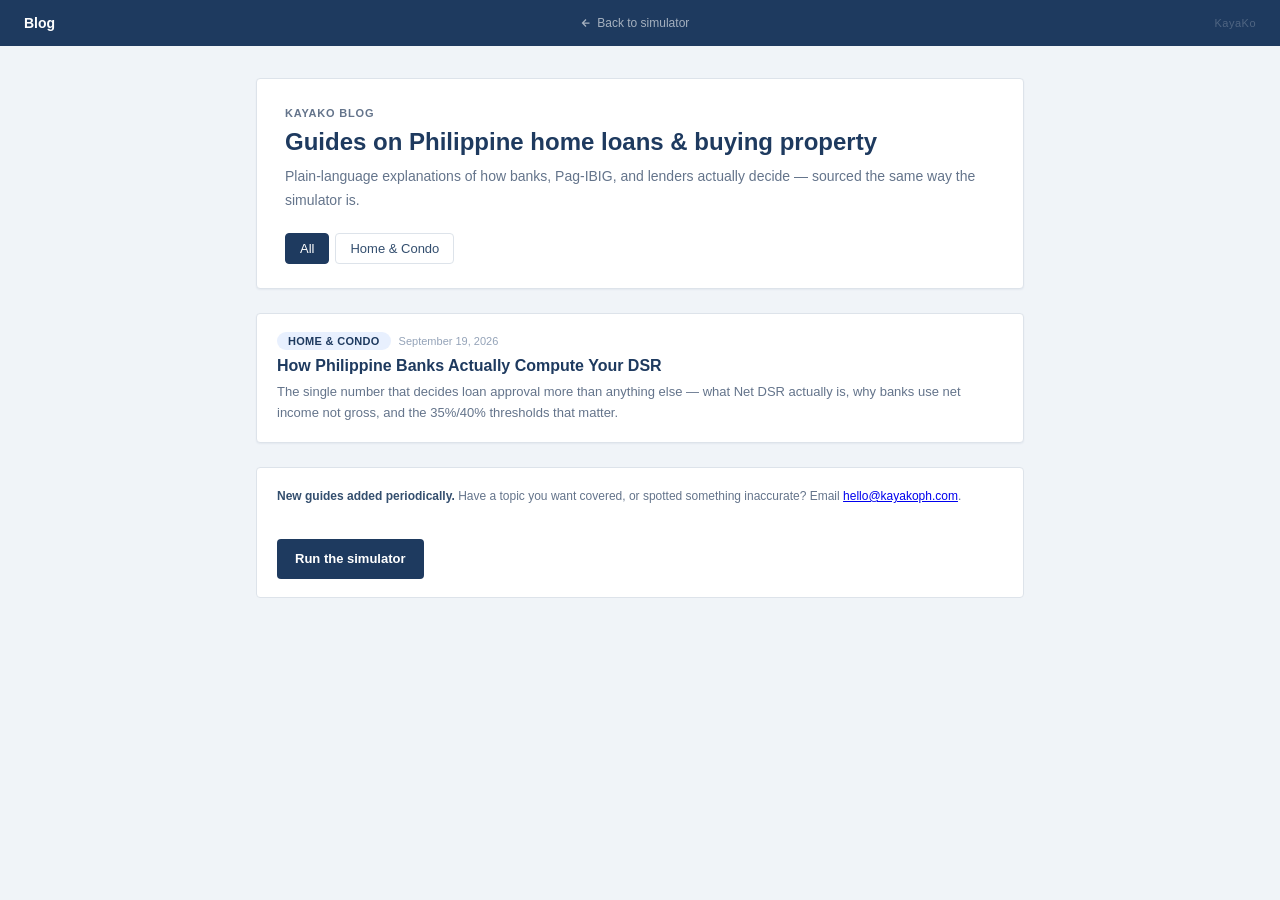
==== blog/index.html @ 767096a6 "add blog section, provisioned for future verticals Static HTML only, no build step, matching the sit" ====
<!DOCTYPE html>
<html lang="en">
<head>
<meta charset="UTF-8">
<meta name="viewport" content="width=device-width, initial-scale=1.0, maximum-scale=1.0">
<title>Blog — KayaKo Home Loan Simulator Philippines</title>
<meta name="description" content="Guides on Philippine home loans, Pag-IBIG, DSR, and buying property — from the team behind the KayaKo affordability simulator.">
<meta name="robots" content="index, follow">
<link rel="canonical" href="https://kayakoph.com/blog/">
<meta property="og:type" content="website">
<meta property="og:url" content="https://kayakoph.com/blog/">
<meta property="og:title" content="KayaKo Blog — Philippine Home Loan Guides">
<meta property="og:description" content="Guides on Philippine home loans, Pag-IBIG, DSR, and buying property.">
<meta property="og:site_name" content="KayaKo">
<!-- Favicon -->
<link rel="icon" href="../favicon.svg" type="image/svg+xml">
<link rel="icon" href="../favicon.png" sizes="180x180" type="image/png">
<link rel="apple-touch-icon" href="../favicon.png">
<link rel="stylesheet" href="shared.css">
<!-- Google Analytics -->
<script async src="https://www.googletagmanager.com/gtag/js?id=G-HPH7ELYNKG"></script>
<script>
  window.dataLayer = window.dataLayer || [];
  function gtag(){dataLayer.push(arguments);}
  gtag('js', new Date());
  // cookie_domain pinned to the exact hostname — see index.html for why.
  gtag('config', 'G-HPH7ELYNKG', { cookie_domain: location.hostname });
</script>
</head>
<body>

<div class="header">
  <div class="header-brand">Blog</div>
  <a class="header-back" href="../index.html">
    <svg width="12" height="12" viewBox="0 0 24 24" fill="none" stroke="currentColor" stroke-width="2.5"><path d="M19 12H5M12 5l-7 7 7 7"/></svg>
    Back to simulator
  </a>
  <div class="header-kayako">KayaKo</div>
</div>

<div class="page">

  <div class="hero">
    <div class="hero-label">KayaKo Blog</div>
    <div class="hero-title">Guides on Philippine home loans &amp; buying property</div>
    <div class="hero-desc">Plain-language explanations of how banks, Pag-IBIG, and lenders actually decide — sourced the same way the simulator is.</div>
    <div class="pill-group" id="category-filter">
      <div class="pill selected" data-val="all" onclick="selectCategory(this)">All</div>
      <div class="pill" data-val="home" onclick="selectCategory(this)">Home &amp; Condo</div>
    </div>
  </div>

  <div class="post-grid" id="post-grid"></div>

  <div class="footer-note">
    <strong>New guides added periodically.</strong> Have a topic you want covered, or spotted something inaccurate? Email <a href="mailto:hello@kayakoph.com">hello@kayakoph.com</a>.
    <br><br>
    <a class="footer-cta" href="../index.html">Run the simulator</a>
  </div>

</div>

<script>
// ─── POSTS (single source of truth for this listing) ──────────────────────────
// category is metadata only — never a folder. Add "car", "insurance", etc. here
// later without moving any files. When you add a post file, add its entry here
// too (and to /sitemap.xml).
const POSTS = [
  {
    title: "How Philippine Banks Actually Compute Your DSR",
    slug: "how-banks-compute-your-dsr",
    category: "home",
    date: "2026-09-19",
    excerpt: "The single number that decides loan approval more than anything else — what Net DSR actually is, why banks use net income not gross, and the 35%/40% thresholds that matter.",
  },
];

const CATEGORY_LABELS = { home: "Home & Condo" };

function renderPosts(filter) {
  const grid = document.getElementById('post-grid');
  const posts = POSTS
    .filter(p => filter === 'all' || p.category === filter)
    .sort((a, b) => b.date.localeCompare(a.date));

  if (posts.length === 0) {
    grid.innerHTML = '<div class="post-empty">No posts in this category yet.</div>';
    return;
  }

  grid.innerHTML = posts.map(p => `
    <a class="post-card" href="${p.slug}.html">
      <div class="post-card-meta">
        <span class="category-badge">${CATEGORY_LABELS[p.category] || p.category}</span>
        <span>${new Date(p.date + 'T00:00:00').toLocaleDateString('en-PH', { year: 'numeric', month: 'long', day: 'numeric' })}</span>
      </div>
      <div class="post-card-title">${p.title}</div>
      <div class="post-card-excerpt">${p.excerpt}</div>
    </a>
  `).join('');
}

function selectCategory(el) {
  document.querySelectorAll('#category-filter .pill').forEach(p => p.classList.remove('selected'));
  el.classList.add('selected');
  renderPosts(el.dataset.val);
}

renderPosts('all');
</script>

</body>
</html>
---- blog/shared.css ----
/* KayaKo blog — shared design tokens + base patterns.
   Only /blog/*.html pages link to this. The 3 core app pages
   (index.html, ph-methodology.html, ph-waitlist.html) keep their own
   embedded copy — not retrofitted, to avoid touching working pages. */

*, *::before, *::after { box-sizing: border-box; margin: 0; padding: 0; }

:root {
  --ink:        #1e3a5f;
  --ink-2:      #334e6e;
  --ink-3:      #64748b;
  --ink-4:      #94a3b8;
  --line:       #dde3ea;
  --surface:    #ffffff;
  --bg:         #f0f4f8;
  --bg-2:       #f8fafc;
  --navy-pale:  #e8f0fe;
  --green:      #16a34a;
  --green-pale: #f0fdf4;
  --amber:      #d97706;
  --amber-pale: #fffbeb;
  --red:        #dc2626;
  --radius: 4px;
  --shadow: 0 1px 2px rgba(30,58,95,0.06);
}

body {
  font-family: -apple-system, BlinkMacSystemFont, 'Segoe UI', sans-serif;
  font-size: 14px;
  color: var(--ink);
  background: var(--bg);
  min-height: 100vh;
  display: flex;
  flex-direction: column;
  -webkit-font-smoothing: antialiased;
}

/* ── HEADER ── */
.header {
  background: var(--ink);
  padding: 12px 24px;
  display: flex;
  align-items: center;
  justify-content: space-between;
}
.header-brand { color: #fff; font-weight: 600; font-size: 14px; }
.header-kayako { color: rgba(255,255,255,0.22); font-size: 11px; letter-spacing: 0.5px; }
.header-back {
  color: rgba(255,255,255,0.6);
  font-size: 12px;
  text-decoration: none;
  display: flex;
  align-items: center;
  gap: 5px;
  padding: 4px 10px;
  border-radius: var(--radius);
  transition: color 0.12s;
}
.header-back:hover { color: #fff; }

.page {
  max-width: 800px;
  margin: 0 auto;
  padding: 32px 16px 56px;
  flex: 1 0 auto;
  width: 100%;
}

/* ── PILL FILTER (matches index.html's Property Type / Employment Type pills) ── */
.pill-group { display: flex; gap: 6px; flex-wrap: wrap; }
.pill {
  padding: 7px 14px;
  border: 1px solid var(--line);
  border-radius: var(--radius);
  font-size: 13px;
  font-weight: 400;
  color: var(--ink-2);
  cursor: pointer;
  background: var(--surface);
  transition: all 0.12s;
  user-select: none;
}
.pill:hover  { border-color: var(--ink); color: var(--ink); background: var(--navy-pale); }
.pill.selected { border-color: var(--ink); background: var(--ink); color: #fff; font-weight: 500; }
.pill.selected:hover { background: #163050; }

/* ── HERO (post/listing title block) ── */
.hero {
  background: var(--surface);
  border: 1px solid var(--line);
  border-radius: var(--radius);
  padding: 28px 28px 24px;
  margin-bottom: 24px;
  box-shadow: var(--shadow);
}
.hero-label { font-size: 11px; font-weight: 600; text-transform: uppercase; letter-spacing: 0.8px; color: var(--ink-3); margin-bottom: 8px; }
.hero-title { font-size: 24px; font-weight: 700; color: var(--ink); margin-bottom: 8px; line-height: 1.25; }
.hero-desc  { font-size: 14px; color: var(--ink-3); line-height: 1.7; margin-bottom: 20px; }
.hero-meta { font-size: 12px; color: var(--ink-4); display: flex; align-items: center; gap: 10px; flex-wrap: wrap; }
.category-badge {
  display: inline-flex;
  align-items: center;
  background: var(--navy-pale);
  color: var(--ink);
  border-radius: 20px;
  padding: 3px 11px;
  font-size: 11px;
  font-weight: 600;
  text-transform: uppercase;
  letter-spacing: 0.3px;
}

/* ── POST CONTENT ── */
.section {
  background: var(--surface);
  border: 1px solid var(--line);
  border-radius: var(--radius);
  padding: 20px;
  margin-bottom: 12px;
  box-shadow: var(--shadow);
}
p { color: var(--ink-2); line-height: 1.7; margin-bottom: 10px; font-size: 13px; }
p:last-child { margin-bottom: 0; }
ul, ol { padding-left: 18px; margin-bottom: 10px; }
li { color: var(--ink-2); line-height: 1.7; font-size: 13px; margin-bottom: 3px; }
h2 { font-size: 17px; font-weight: 700; color: var(--ink); margin: 4px 0 6px; }
h4 { font-size: 13px; font-weight: 600; color: var(--ink); margin: 14px 0 6px; }
h4:first-child { margin-top: 0; }

.formula-box {
  background: var(--bg-2);
  border: 1px solid var(--line);
  border-radius: var(--radius);
  padding: 12px 16px;
  font-family: 'Menlo', 'Monaco', 'Courier New', monospace;
  font-size: 12px;
  color: var(--ink-2);
  margin: 10px 0;
  line-height: 1.8;
}
.note-box {
  background: var(--amber-pale);
  border: 1px solid #fde68a;
  border-left: 3px solid var(--amber);
  border-radius: var(--radius);
  padding: 12px 14px;
  font-size: 12px;
  color: var(--ink-2);
  line-height: 1.6;
  margin-top: 12px;
}
.note-box strong { color: var(--ink); font-weight: 600; }

/* ── BLOG INDEX CARDS ── */
.post-grid { display: flex; flex-direction: column; gap: 12px; }
.post-card {
  display: block;
  background: var(--surface);
  border: 1px solid var(--line);
  border-radius: var(--radius);
  padding: 18px 20px;
  box-shadow: var(--shadow);
  text-decoration: none;
  transition: border-color 0.12s;
}
.post-card:hover { border-color: var(--ink); }
.post-card-meta { display: flex; align-items: center; gap: 8px; margin-bottom: 6px; font-size: 11px; color: var(--ink-4); }
.post-card-title { font-size: 16px; font-weight: 700; color: var(--ink); margin-bottom: 6px; line-height: 1.3; }
.post-card-excerpt { font-size: 13px; color: var(--ink-3); line-height: 1.6; }
.post-empty { color: var(--ink-3); font-size: 13px; padding: 24px; text-align: center; }

/* ── FOOTER (matches ph-methodology.html's footer-note/footer-cta) ── */
.footer-note {
  background: var(--surface);
  border: 1px solid var(--line);
  border-radius: var(--radius);
  padding: 18px 20px;
  margin-top: 24px;
  font-size: 12px;
  color: var(--ink-3);
  line-height: 1.7;
}
.footer-note strong { color: var(--ink-2); font-weight: 600; }
.footer-cta {
  display: inline-flex;
  align-items: center;
  gap: 6px;
  margin-top: 12px;
  padding: 9px 18px;
  background: var(--ink);
  color: #fff;
  border-radius: var(--radius);
  font-size: 13px;
  font-weight: 600;
  text-decoration: none;
  transition: background 0.12s;
}
.footer-cta:hover { background: #163050; }

@media (max-width: 600px) {
  .hero { padding: 20px; }
}
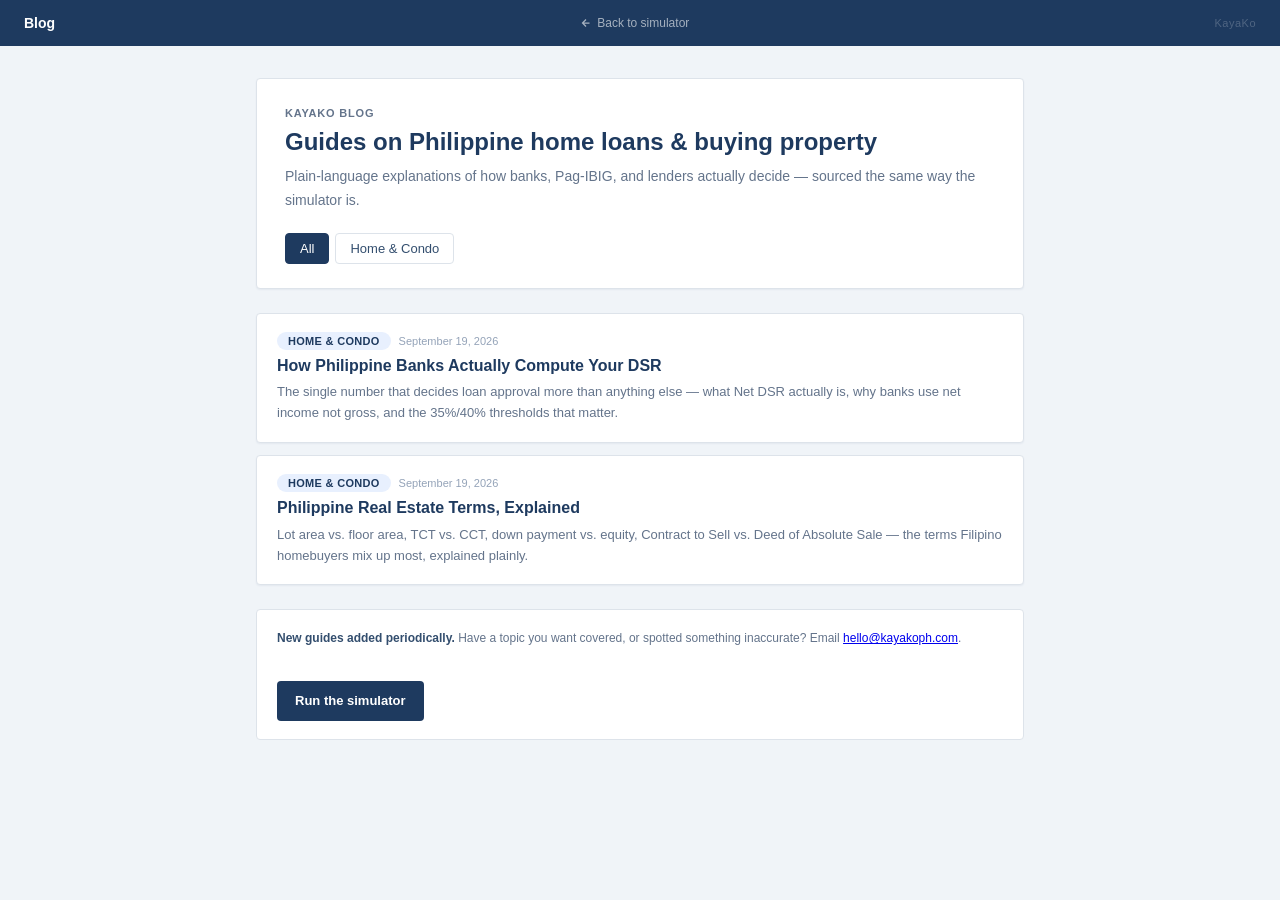
==== commit fd374738: "add second blog post: Philippine real estate terms explained Refined from a user-provided draft — tw" ====
--- a/blog/index.html
+++ b/blog/index.html
@@ -73,6 +73,13 @@
     date: "2026-09-19",
     excerpt: "The single number that decides loan approval more than anything else — what Net DSR actually is, why banks use net income not gross, and the 35%/40% thresholds that matter.",
   },
+  {
+    title: "Philippine Real Estate Terms, Explained",
+    slug: "real-estate-terms-explained",
+    category: "home",
+    date: "2026-09-19",
+    excerpt: "Lot area vs. floor area, TCT vs. CCT, down payment vs. equity, Contract to Sell vs. Deed of Absolute Sale — the terms Filipino homebuyers mix up most, explained plainly.",
+  },
 ];
 
 const CATEGORY_LABELS = { home: "Home & Condo" };
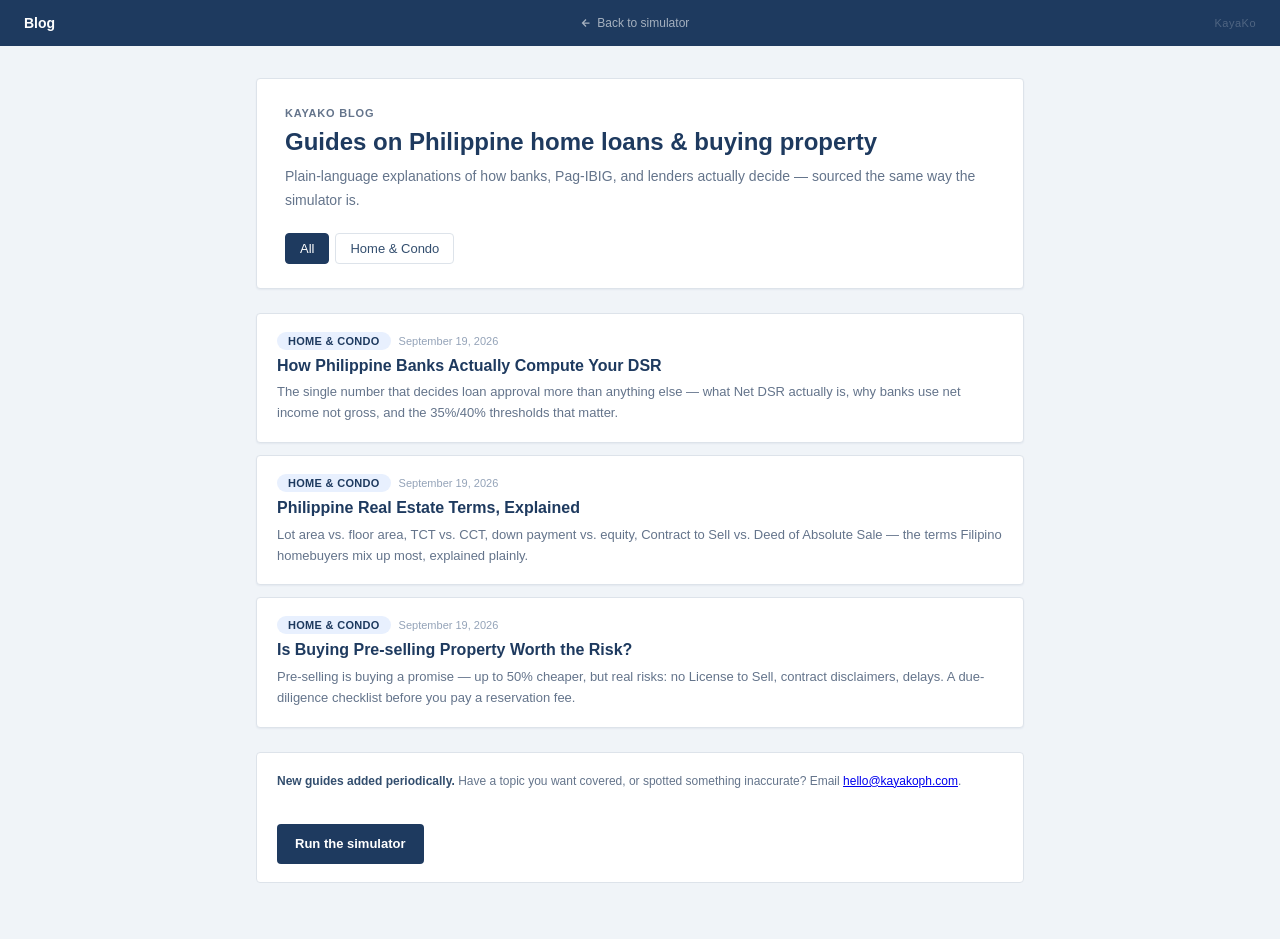
==== commit d8314cc1: "add third blog post: is pre-selling property worth the risk Refined from a user-provided (video-tran" ====
--- a/blog/index.html
+++ b/blog/index.html
@@ -80,6 +80,13 @@
     date: "2026-09-19",
     excerpt: "Lot area vs. floor area, TCT vs. CCT, down payment vs. equity, Contract to Sell vs. Deed of Absolute Sale — the terms Filipino homebuyers mix up most, explained plainly.",
   },
+  {
+    title: "Is Buying Pre-selling Property Worth the Risk?",
+    slug: "is-preselling-worth-the-risk",
+    category: "home",
+    date: "2026-09-19",
+    excerpt: "Pre-selling is buying a promise — up to 50% cheaper, but real risks: no License to Sell, contract disclaimers, delays. A due-diligence checklist before you pay a reservation fee.",
+  },
 ];
 
 const CATEGORY_LABELS = { home: "Home & Condo" };
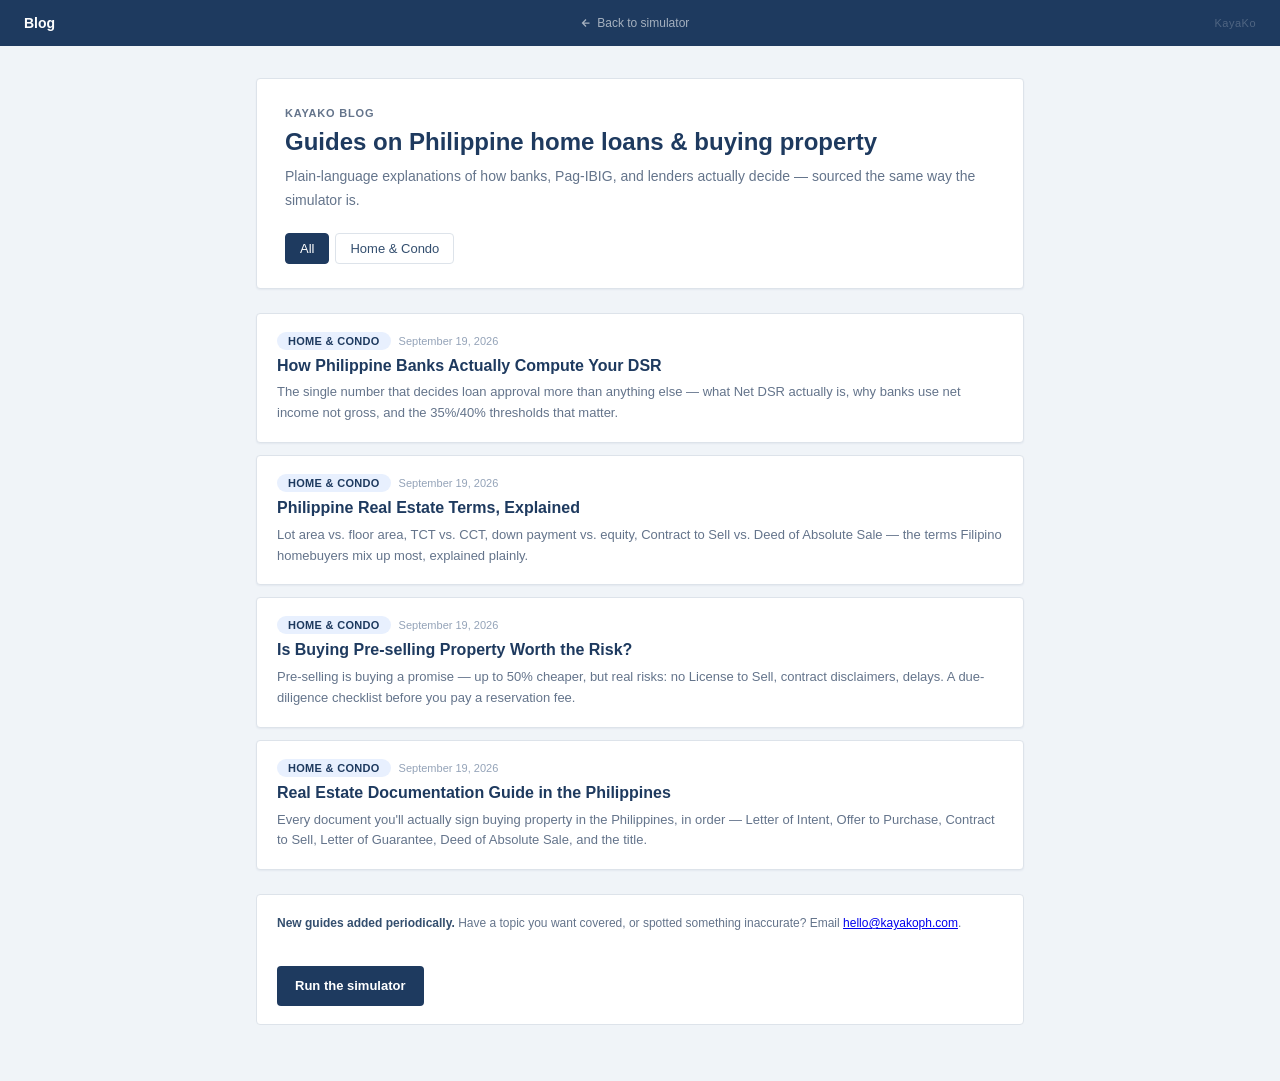
==== commit 8cb97766: "add fourth blog post: real estate documentation guide Refined from a user-provided (video-transcript" ====
--- a/blog/index.html
+++ b/blog/index.html
@@ -87,6 +87,13 @@
     date: "2026-09-19",
     excerpt: "Pre-selling is buying a promise — up to 50% cheaper, but real risks: no License to Sell, contract disclaimers, delays. A due-diligence checklist before you pay a reservation fee.",
   },
+  {
+    title: "Real Estate Documentation Guide in the Philippines",
+    slug: "real-estate-documentation-guide",
+    category: "home",
+    date: "2026-09-19",
+    excerpt: "Every document you'll actually sign buying property in the Philippines, in order — Letter of Intent, Offer to Purchase, Contract to Sell, Letter of Guarantee, Deed of Absolute Sale, and the title.",
+  },
 ];
 
 const CATEGORY_LABELS = { home: "Home & Condo" };
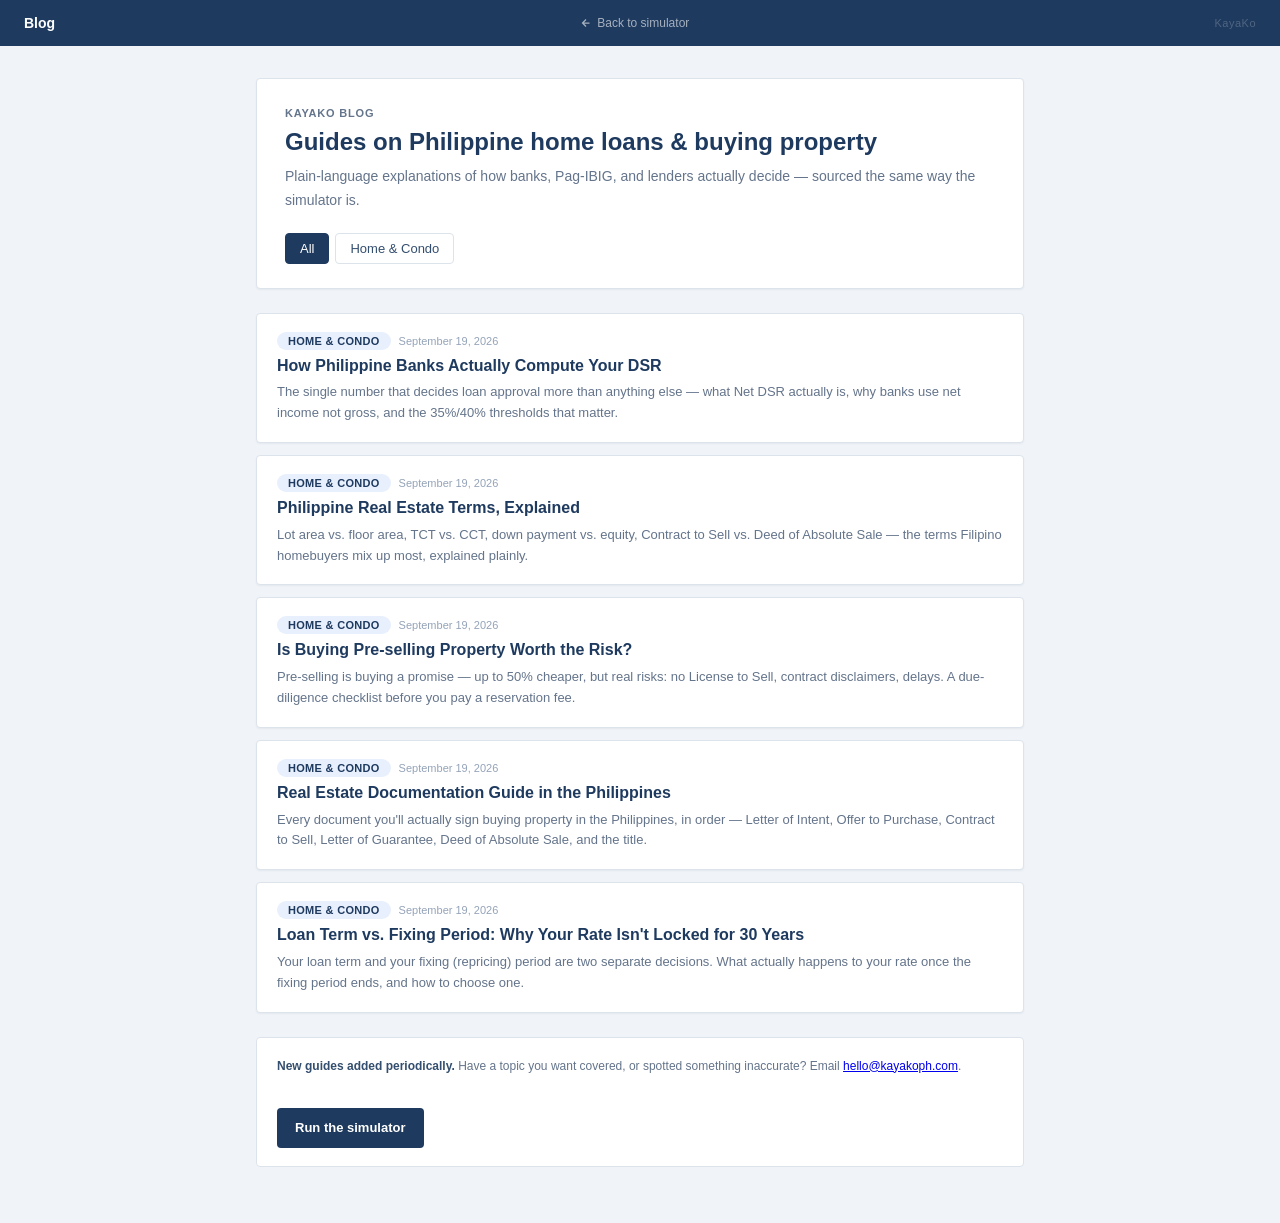
==== commit 2f1b7bab: "add fifth blog post: fixing period vs loan term Refined from a 2021-sourced video transcript, flagge" ====
--- a/blog/index.html
+++ b/blog/index.html
@@ -94,6 +94,13 @@
     date: "2026-09-19",
     excerpt: "Every document you'll actually sign buying property in the Philippines, in order — Letter of Intent, Offer to Purchase, Contract to Sell, Letter of Guarantee, Deed of Absolute Sale, and the title.",
   },
+  {
+    title: "Loan Term vs. Fixing Period: Why Your Rate Isn't Locked for 30 Years",
+    slug: "fixing-period-vs-loan-term",
+    category: "home",
+    date: "2026-09-19",
+    excerpt: "Your loan term and your fixing (repricing) period are two separate decisions. What actually happens to your rate once the fixing period ends, and how to choose one.",
+  },
 ];
 
 const CATEGORY_LABELS = { home: "Home & Condo" };
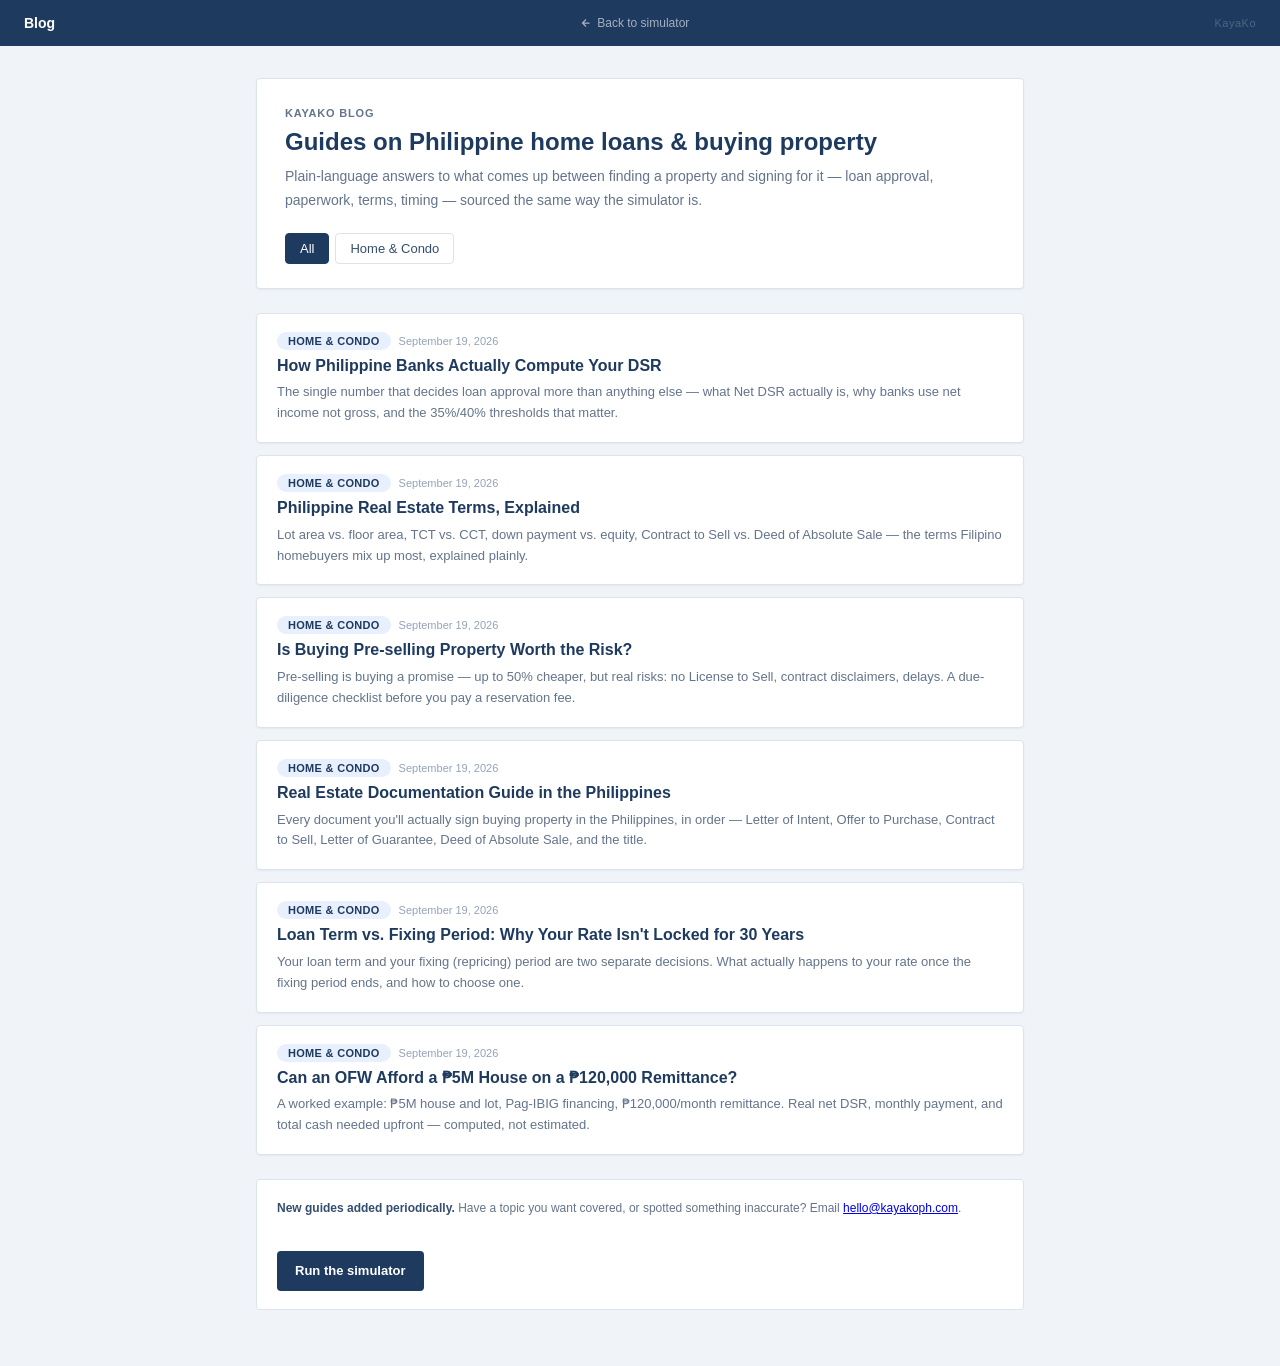
==== commit c3766b87: "triage external feedback: soften verdict copy, freshness signal, pilot post Got detailed external fe" ====
--- a/blog/index.html
+++ b/blog/index.html
@@ -43,7 +43,7 @@
   <div class="hero">
     <div class="hero-label">KayaKo Blog</div>
     <div class="hero-title">Guides on Philippine home loans &amp; buying property</div>
-    <div class="hero-desc">Plain-language explanations of how banks, Pag-IBIG, and lenders actually decide — sourced the same way the simulator is.</div>
+    <div class="hero-desc">Plain-language answers to what comes up between finding a property and signing for it — loan approval, paperwork, terms, timing — sourced the same way the simulator is.</div>
     <div class="pill-group" id="category-filter">
       <div class="pill selected" data-val="all" onclick="selectCategory(this)">All</div>
       <div class="pill" data-val="home" onclick="selectCategory(this)">Home &amp; Condo</div>
@@ -101,6 +101,13 @@
     date: "2026-09-19",
     excerpt: "Your loan term and your fixing (repricing) period are two separate decisions. What actually happens to your rate once the fixing period ends, and how to choose one.",
   },
+  {
+    title: "Can an OFW Afford a ₱5M House on a ₱120,000 Remittance?",
+    slug: "ofw-5m-house-120k-remittance",
+    category: "home",
+    date: "2026-09-19",
+    excerpt: "A worked example: ₱5M house and lot, Pag-IBIG financing, ₱120,000/month remittance. Real net DSR, monthly payment, and total cash needed upfront — computed, not estimated.",
+  },
 ];
 
 const CATEGORY_LABELS = { home: "Home & Condo" };
